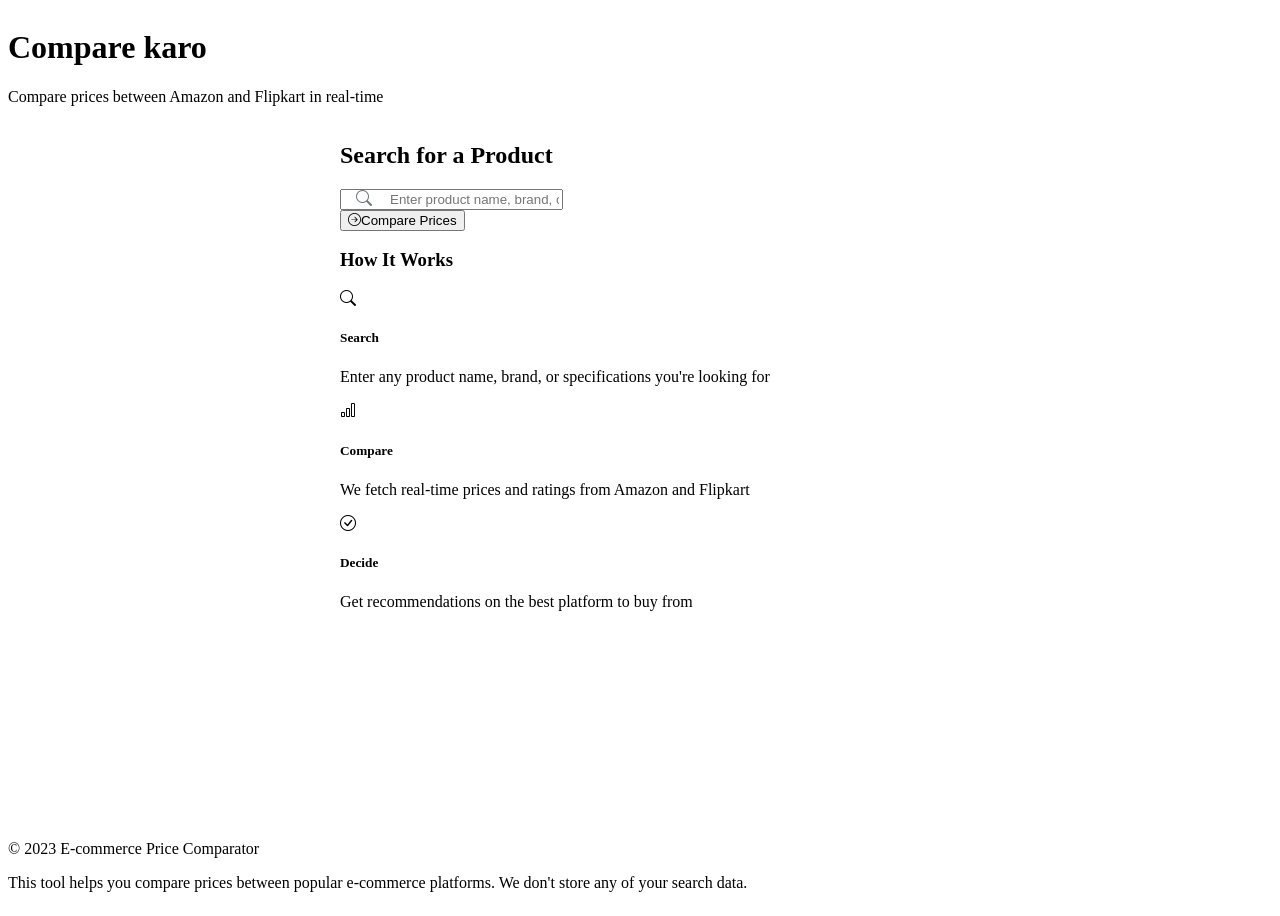
==== templates/index.html @ 5b7517bc "Add index.html for E-commerce Price Comparator" ====
<!DOCTYPE html>
<html lang="en" data-bs-theme="dark">
<head>
    <meta charset="UTF-8">
    <meta name="viewport" content="width=device-width, initial-scale=1.0">
    <title>Compare Karo</title>
    <link rel="stylesheet" href="https://cdn.replit.com/agent/bootstrap-agent-dark-theme.min.css">
    <link rel="stylesheet" href="https://cdn.jsdelivr.net/npm/bootstrap-icons@1.11.1/font/bootstrap-icons.css">
    <link rel="stylesheet" href="\static\css\style.css">
</head>

<body>

    <header class="bg-dark py-3">
        <div class="container">
            <div class="d-flex justify-content-center">
                <div class="text-center">
                    <h1 class="display-5 fw-bold text-white">Compare karo </h1>
                    <p class="lead text-white-50">Compare prices between Amazon and Flipkart in real-time</p>
                </div>
            </div>
        </div>
    </header>

    <main class="py-5">
        <div class="container">
            <div class="search-container">
                <div class="card shadow">
                    <div class="card-body p-4">
                        <h2 class="card-title text-center mb-4">Search for a Product</h2>
                        
                        <form id="search-form" action="/comparison" method="get">
                            <div class="mb-3 search-box">
                                <i class="bi bi-search search-icon"></i>
                                <input 
                                    type="text" 
                                    class="form-control form-control-lg search-input" 
                                    id="query" 
                                    name="query" 
                                    placeholder="Enter product name, brand, or specifications..." 
                                    required
                                >
                            </div>
                            
                            <div class="d-grid">
                                <button type="submit" class="btn btn-primary btn-lg">
                                    <i class="bi bi-arrow-right-circle me-2"></i>Compare Prices
                                </button>
                            </div>
                        </form>
                    </div>
                </div>
                
                <div class="mt-5">
                    <h3 class="text-center mb-4">How It Works</h3>
                    <div class="row g-4">
                        <div class="col-md-4">
                            <div class="card h-100 text-center">
                                <div class="card-body">
                                    <div class="fs-1 mb-3 text-primary">
                                        <i class="bi bi-search"></i>
                                    </div>
                                    <h5 class="card-title">Search</h5>
                                    <p class="card-text">Enter any product name, brand, or specifications you're looking for</p>
                                </div>
                            </div>
                        </div>
                        <div class="col-md-4">
                            <div class="card h-100 text-center">
                                <div class="card-body">
                                    <div class="fs-1 mb-3 text-primary">
                                        <i class="bi bi-bar-chart"></i>
                                    </div>
                                    <h5 class="card-title">Compare</h5>
                                    <p class="card-text">We fetch real-time prices and ratings from Amazon and Flipkart</p>
                                </div>
                            </div>
                        </div>
                        <div class="col-md-4">
                            <div class="card h-100 text-center">
                                <div class="card-body">
                                    <div class="fs-1 mb-3 text-primary">
                                        <i class="bi bi-check-circle"></i>
                                    </div>
                                    <h5 class="card-title">Decide</h5>
                                    <p class="card-text">Get recommendations on the best platform to buy from</p>
                                </div>
                            </div>
                        </div>
                    </div>
                </div>
            </div>
        </div>
    </main>

    <footer class="bg-dark text-white-50 py-4 mt-5">
        <div class="container text-center">
            <p class="mb-0">
                &copy; 2023 E-commerce Price Comparator
            </p>
            <p class="mb-0 small">
                This tool helps you compare prices between popular e-commerce platforms.
                We don't store any of your search data.
            </p>
        </div>
    </footer>

    <script src="https://cdn.jsdelivr.net/npm/bootstrap@5.3.0/dist/js/bootstrap.bundle.min.js"></script>
</body>
</html>
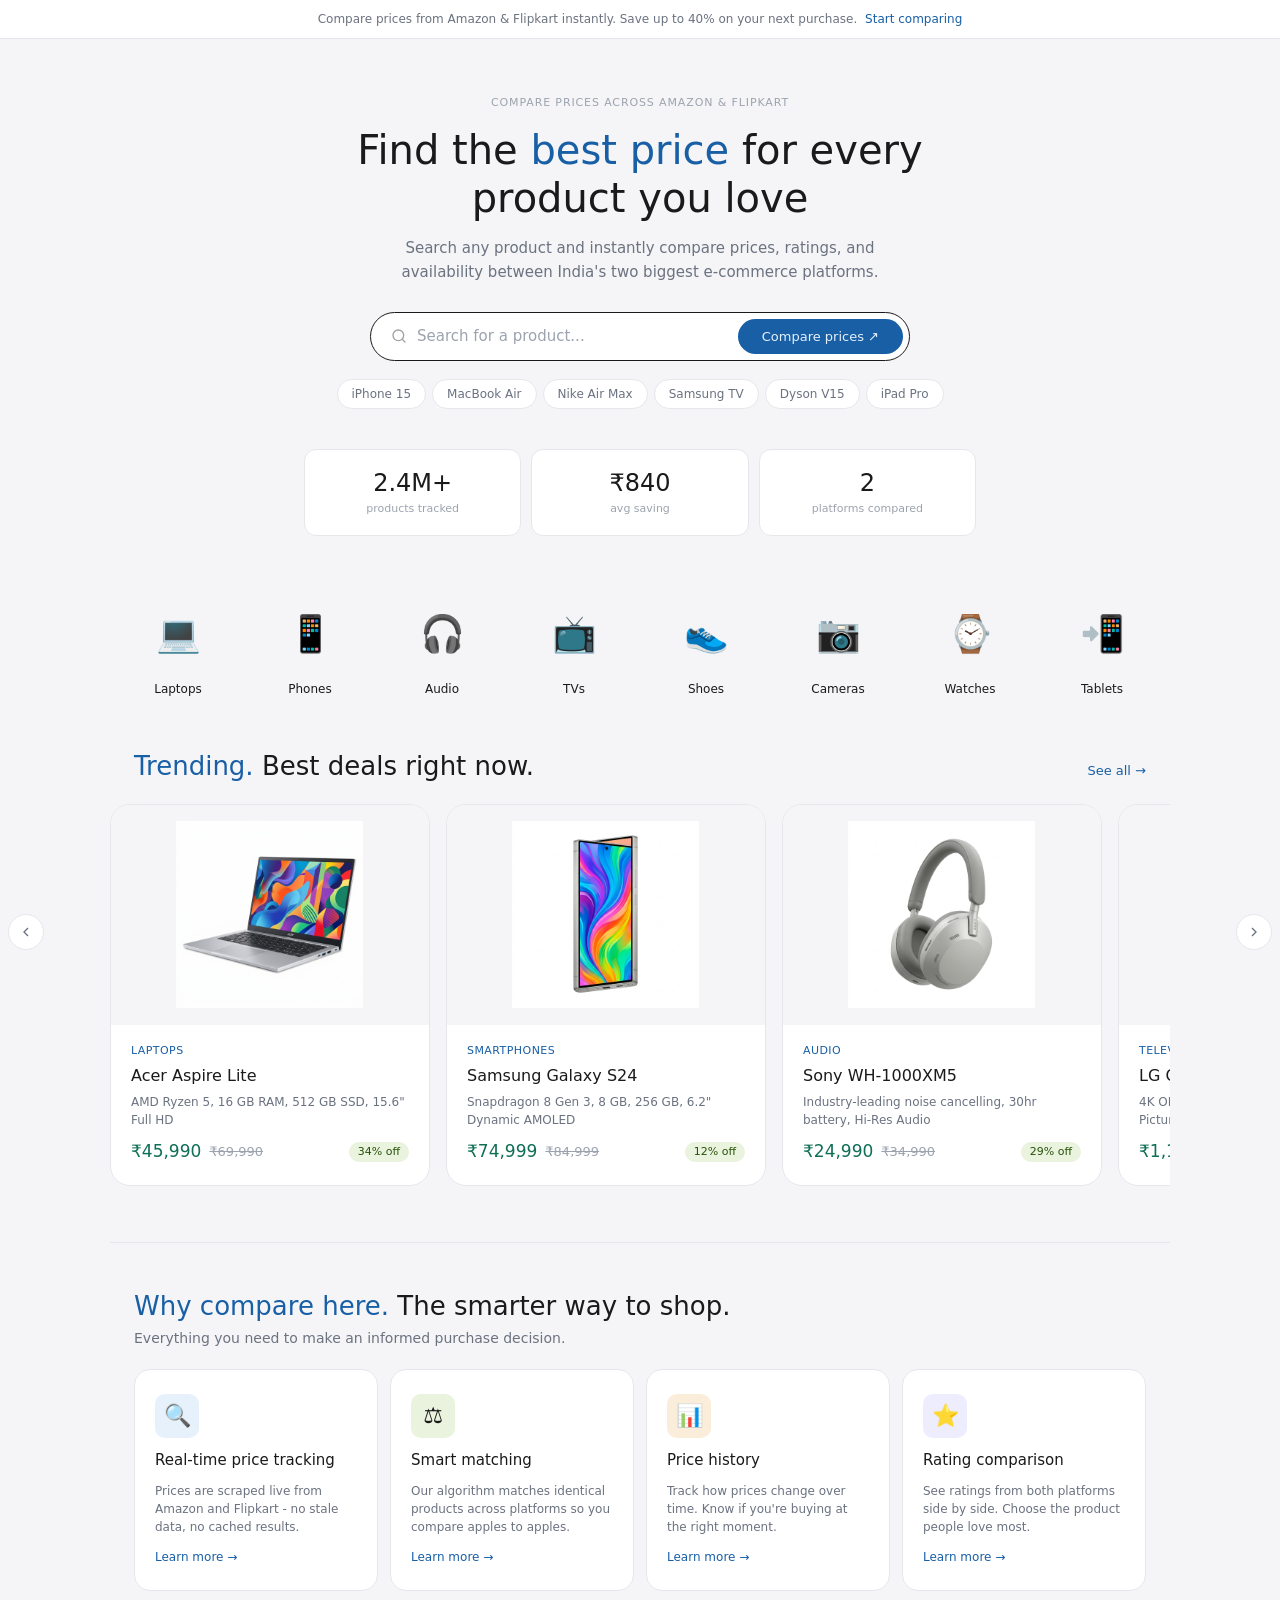
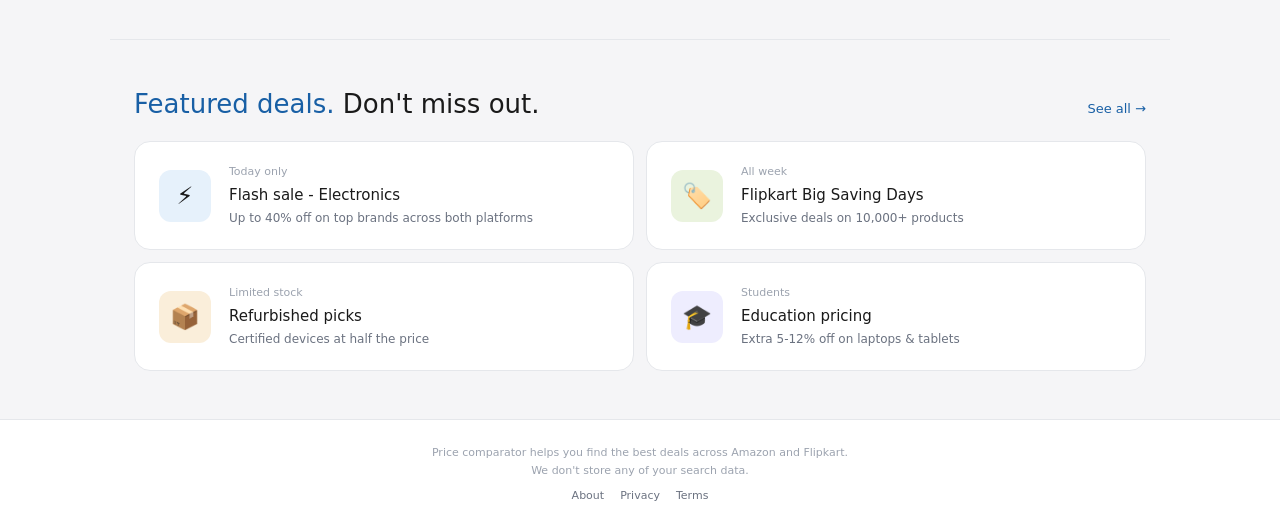
==== commit c7308251: "User interface change" ====
--- a/templates/index.html
+++ b/templates/index.html
@@ -1,110 +1,424 @@
 <!DOCTYPE html>
-<html lang="en" data-bs-theme="dark">
+<html lang="en">
+
 <head>
-    <meta charset="UTF-8">
-    <meta name="viewport" content="width=device-width, initial-scale=1.0">
-    <title>Compare Karo</title>
-    <link rel="stylesheet" href="https://cdn.replit.com/agent/bootstrap-agent-dark-theme.min.css">
-    <link rel="stylesheet" href="https://cdn.jsdelivr.net/npm/bootstrap-icons@1.11.1/font/bootstrap-icons.css">
-    <link rel="stylesheet" href="\static\css\style.css">
+  <meta charset="UTF-8">
+  <meta name="viewport" content="width=device-width, initial-scale=1.0">
+  <title>Price comparator - find the best deal across Amazon and Flipkart</title>
+  <meta name="description"
+    content="Compare prices across Amazon and Flipkart in real-time. Find the best deals on laptops, phones, audio gear, TVs, and more.">
+  <link rel="stylesheet" href="/static/css/index.css">
 </head>
 
 <body>
 
-    <header class="bg-dark py-3">
-        <div class="container">
-            <div class="d-flex justify-content-center">
-                <div class="text-center">
-                    <h1 class="display-5 fw-bold text-white">Compare karo </h1>
-                    <p class="lead text-white-50">Compare prices between Amazon and Flipkart in real-time</p>
-                </div>
-            </div>
-        </div>
-    </header>
-
-    <main class="py-5">
-        <div class="container">
-            <div class="search-container">
-                <div class="card shadow">
-                    <div class="card-body p-4">
-                        <h2 class="card-title text-center mb-4">Search for a Product</h2>
-                        
-                        <form id="search-form" action="/comparison" method="get">
-                            <div class="mb-3 search-box">
-                                <i class="bi bi-search search-icon"></i>
-                                <input 
-                                    type="text" 
-                                    class="form-control form-control-lg search-input" 
-                                    id="query" 
-                                    name="query" 
-                                    placeholder="Enter product name, brand, or specifications..." 
-                                    required
-                                >
-                            </div>
-                            
-                            <div class="d-grid">
-                                <button type="submit" class="btn btn-primary btn-lg">
-                                    <i class="bi bi-arrow-right-circle me-2"></i>Compare Prices
-                                </button>
-                            </div>
-                        </form>
-                    </div>
-                </div>
-                
-                <div class="mt-5">
-                    <h3 class="text-center mb-4">How It Works</h3>
-                    <div class="row g-4">
-                        <div class="col-md-4">
-                            <div class="card h-100 text-center">
-                                <div class="card-body">
-                                    <div class="fs-1 mb-3 text-primary">
-                                        <i class="bi bi-search"></i>
-                                    </div>
-                                    <h5 class="card-title">Search</h5>
-                                    <p class="card-text">Enter any product name, brand, or specifications you're looking for</p>
-                                </div>
-                            </div>
-                        </div>
-                        <div class="col-md-4">
-                            <div class="card h-100 text-center">
-                                <div class="card-body">
-                                    <div class="fs-1 mb-3 text-primary">
-                                        <i class="bi bi-bar-chart"></i>
-                                    </div>
-                                    <h5 class="card-title">Compare</h5>
-                                    <p class="card-text">We fetch real-time prices and ratings from Amazon and Flipkart</p>
-                                </div>
-                            </div>
-                        </div>
-                        <div class="col-md-4">
-                            <div class="card h-100 text-center">
-                                <div class="card-body">
-                                    <div class="fs-1 mb-3 text-primary">
-                                        <i class="bi bi-check-circle"></i>
-                                    </div>
-                                    <h5 class="card-title">Decide</h5>
-                                    <p class="card-text">Get recommendations on the best platform to buy from</p>
-                                </div>
-                            </div>
-                        </div>
-                    </div>
-                </div>
-            </div>
-        </div>
-    </main>
-
-    <footer class="bg-dark text-white-50 py-4 mt-5">
-        <div class="container text-center">
-            <p class="mb-0">
-                &copy; 2023 E-commerce Price Comparator
-            </p>
-            <p class="mb-0 small">
-                This tool helps you compare prices between popular e-commerce platforms.
-                We don't store any of your search data.
-            </p>
-        </div>
-    </footer>
-
-    <script src="https://cdn.jsdelivr.net/npm/bootstrap@5.3.0/dist/js/bootstrap.bundle.min.js"></script>
+  <!-- Promo bar -->
+  <div class="promo-bar" id="promo-bar">
+    Compare prices from Amazon &amp; Flipkart instantly. Save up to 40% on your next purchase.
+    <a href="#hero">Start comparing</a>
+  </div>
+
+  <!-- ─── Hero ──────────────────────────────────── -->
+  <section class="hero" id="hero">
+    <p class="hero-eyebrow">Compare prices across Amazon &amp; Flipkart</p>
+    <h1 class="hero-title">Find the <span class="accent">best price</span> for every product you love</h1>
+    <p class="hero-subtitle">Search any product and instantly compare prices, ratings, and availability between India's
+      two biggest e-commerce platforms.</p>
+
+    <form class="search-box" id="search-form" action="/comparison" method="get">
+      <svg class="search-box-icon" viewBox="0 0 24 24" fill="none" stroke="currentColor" stroke-width="2"
+        stroke-linecap="round" stroke-linejoin="round">
+        <circle cx="11" cy="11" r="8" />
+        <line x1="21" y1="21" x2="16.65" y2="16.65" />
+      </svg>
+      <input type="text" id="query" name="query" placeholder="Search for a product..." required>
+      <button type="submit" class="search-box-btn">Compare prices &#8599;</button>
+    </form>
+
+    <div class="quick-tags" id="quick-tags">
+      <a class="quick-tag" href="/comparison?query=iPhone+15">iPhone 15</a>
+      <a class="quick-tag" href="/comparison?query=MacBook+Air">MacBook Air</a>
+      <a class="quick-tag" href="/comparison?query=Nike+Air+Max">Nike Air Max</a>
+      <a class="quick-tag" href="/comparison?query=Samsung+TV">Samsung TV</a>
+      <a class="quick-tag" href="/comparison?query=Dyson+V15">Dyson V15</a>
+      <a class="quick-tag" href="/comparison?query=iPad+Pro">iPad Pro</a>
+    </div>
+  </section>
+
+
+
+  <!-- ─── Stats ─────────────────────────────────── -->
+  <div class="stats-row" id="stats-row">
+    <div class="stat-card">
+      <div class="stat-value" id="stat-products">2.4M+</div>
+      <div class="stat-label">products tracked</div>
+    </div>
+    <div class="stat-card">
+      <div class="stat-value">&#8377;840</div>
+      <div class="stat-label">avg saving</div>
+    </div>
+    <div class="stat-card">
+      <div class="stat-value">2</div>
+      <div class="stat-label">platforms compared</div>
+    </div>
+  </div>
+
+  <!-- ─── Category strip (Apple-style icons) ────── -->
+  <div class="category-strip" id="category-strip">
+    <a class="category-item" href="/comparison?query=laptop">
+      <div class="category-item-icon">&#x1F4BB;</div>
+      <span>Laptops</span>
+    </a>
+    <a class="category-item" href="/comparison?query=phone">
+      <div class="category-item-icon">&#x1F4F1;</div>
+      <span>Phones</span>
+    </a>
+    <a class="category-item" href="/comparison?query=headphones">
+      <div class="category-item-icon">&#x1F3A7;</div>
+      <span>Audio</span>
+    </a>
+    <a class="category-item" href="/comparison?query=television">
+      <div class="category-item-icon">&#x1F4FA;</div>
+      <span>TVs</span>
+    </a>
+    <a class="category-item" href="/comparison?query=shoes">
+      <div class="category-item-icon">&#x1F45F;</div>
+      <span>Shoes</span>
+    </a>
+    <a class="category-item" href="/comparison?query=camera">
+      <div class="category-item-icon">&#x1F4F7;</div>
+      <span>Cameras</span>
+    </a>
+    <a class="category-item" href="/comparison?query=smartwatch">
+      <div class="category-item-icon">&#x231A;</div>
+      <span>Watches</span>
+    </a>
+    <a class="category-item" href="/comparison?query=tablet">
+      <div class="category-item-icon">&#x1F4F2;</div>
+      <span>Tablets</span>
+    </a>
+  </div>
+
+  <!-- ─── Trending products carousel ────────────── -->
+  <div class="section-heading">
+    <div class="section-heading-row">
+      <h2><span class="accent">Trending.</span> Best deals right now.</h2>
+      <a class="section-link" href="#">See all &#8594;</a>
+    </div>
+  </div>
+
+  <div class="carousel-container" id="trending-carousel">
+    <button class="carousel-nav carousel-prev" data-dir="-1" aria-label="Previous">
+      <svg viewBox="0 0 24 24" fill="none" stroke="currentColor" stroke-width="2">
+        <polyline points="15 18 9 12 15 6" />
+      </svg>
+    </button>
+    <div class="carousel-track" id="trending-track">
+
+      <a class="product-card" href="/comparison?query=Acer+Aspire+Lite">
+        <div class="product-card-img">
+          <img src="/static/images/laptop.png" alt="Acer Aspire Lite laptop" loading="lazy">
+        </div>
+        <div class="product-card-body">
+          <div class="product-card-cat">Laptops</div>
+          <div class="product-card-name">Acer Aspire Lite</div>
+          <div class="product-card-desc">AMD Ryzen 5, 16 GB RAM, 512 GB SSD, 15.6" Full HD</div>
+          <div class="product-card-prices">
+            <span class="product-card-best">&#8377;45,990</span>
+            <span class="product-card-old">&#8377;69,990</span>
+            <span class="product-card-off">34% off</span>
+          </div>
+        </div>
+      </a>
+
+      <a class="product-card" href="/comparison?query=Samsung+Galaxy+S24">
+        <div class="product-card-img">
+          <img src="/static/images/phone.png" alt="Samsung Galaxy S24 smartphone" loading="lazy">
+        </div>
+        <div class="product-card-body">
+          <div class="product-card-cat">Smartphones</div>
+          <div class="product-card-name">Samsung Galaxy S24</div>
+          <div class="product-card-desc">Snapdragon 8 Gen 3, 8 GB, 256 GB, 6.2" Dynamic AMOLED</div>
+          <div class="product-card-prices">
+            <span class="product-card-best">&#8377;74,999</span>
+            <span class="product-card-old">&#8377;84,999</span>
+            <span class="product-card-off">12% off</span>
+          </div>
+        </div>
+      </a>
+
+      <a class="product-card" href="/comparison?query=Sony+WH-1000XM5">
+        <div class="product-card-img">
+          <img src="/static/images/headphones.png" alt="Sony WH-1000XM5 headphones" loading="lazy">
+        </div>
+        <div class="product-card-body">
+          <div class="product-card-cat">Audio</div>
+          <div class="product-card-name">Sony WH-1000XM5</div>
+          <div class="product-card-desc">Industry-leading noise cancelling, 30hr battery, Hi-Res Audio</div>
+          <div class="product-card-prices">
+            <span class="product-card-best">&#8377;24,990</span>
+            <span class="product-card-old">&#8377;34,990</span>
+            <span class="product-card-off">29% off</span>
+          </div>
+        </div>
+      </a>
+
+      <a class="product-card" href="/comparison?query=LG+OLED+55+C3">
+        <div class="product-card-img">
+          <img src="/static/images/tv.png" alt="LG OLED 55 inch C3 TV" loading="lazy">
+        </div>
+        <div class="product-card-body">
+          <div class="product-card-cat">Televisions</div>
+          <div class="product-card-name">LG OLED 55" C3</div>
+          <div class="product-card-desc">4K OLED evo, Dolby Vision, 120Hz, webOS, AI Picture Pro</div>
+          <div class="product-card-prices">
+            <span class="product-card-best">&#8377;1,19,990</span>
+            <span class="product-card-old">&#8377;1,49,990</span>
+            <span class="product-card-off">20% off</span>
+          </div>
+        </div>
+      </a>
+
+      <a class="product-card" href="/comparison?query=Lenovo+IdeaPad+5">
+        <div class="product-card-img">
+          <img src="/static/images/laptop2.png" alt="Lenovo IdeaPad 5 2-in-1 laptop" loading="lazy">
+        </div>
+        <div class="product-card-body">
+          <div class="product-card-cat">Laptops</div>
+          <div class="product-card-name">Lenovo IdeaPad 5 2-in-1</div>
+          <div class="product-card-desc">Intel Core i5, 16 GB, 512 GB SSD, 14" WUXGA touchscreen</div>
+          <div class="product-card-prices">
+            <span class="product-card-best">&#8377;54,990</span>
+            <span class="product-card-old">&#8377;97,990</span>
+            <span class="product-card-off">44% off</span>
+          </div>
+        </div>
+      </a>
+
+      <a class="product-card" href="/comparison?query=Canon+EOS+R50">
+        <div class="product-card-img">
+          <img src="/static/images/camera.png" alt="Canon EOS R50 camera" loading="lazy">
+        </div>
+        <div class="product-card-body">
+          <div class="product-card-cat">Cameras</div>
+          <div class="product-card-name">Canon EOS R50</div>
+          <div class="product-card-desc">24.2 MP, 4K video, Dual Pixel AF, lightweight mirrorless</div>
+          <div class="product-card-prices">
+            <span class="product-card-best">&#8377;62,990</span>
+            <span class="product-card-old">&#8377;74,990</span>
+            <span class="product-card-off">16% off</span>
+          </div>
+        </div>
+      </a>
+
+    </div>
+    <button class="carousel-nav carousel-next" data-dir="1" aria-label="Next">
+      <svg viewBox="0 0 24 24" fill="none" stroke="currentColor" stroke-width="2">
+        <polyline points="9 18 15 12 9 6" />
+      </svg>
+    </button>
+  </div>
+
+  <hr class="divider">
+
+  <!-- ─── Why us - Feature cards (Apple "difference" style) ── -->
+  <div class="section-heading">
+    <div class="section-heading-row">
+      <h2><span class="accent">Why compare here.</span> The smarter way to shop.</h2>
+    </div>
+    <p>Everything you need to make an informed purchase decision.</p>
+  </div>
+
+  <div class="features-grid" id="features-grid">
+    <div class="feature-card">
+      <div class="feature-icon" style="background:#E6F1FB;">&#x1F50D;</div>
+      <div class="feature-title">Real-time price tracking</div>
+      <div class="feature-desc">Prices are scraped live from Amazon and Flipkart - no stale data, no cached results.
+      </div>
+      <span class="feature-link">Learn more &#8594;</span>
+    </div>
+    <div class="feature-card">
+      <div class="feature-icon" style="background:#EAF3DE;">&#x2696;&#xFE0F;</div>
+      <div class="feature-title">Smart matching</div>
+      <div class="feature-desc">Our algorithm matches identical products across platforms so you compare apples to
+        apples.</div>
+      <span class="feature-link">Learn more &#8594;</span>
+    </div>
+    <div class="feature-card">
+      <div class="feature-icon" style="background:#FAEEDA;">&#x1F4CA;</div>
+      <div class="feature-title">Price history</div>
+      <div class="feature-desc">Track how prices change over time. Know if you're buying at the right moment.</div>
+      <span class="feature-link">Learn more &#8594;</span>
+    </div>
+    <div class="feature-card">
+      <div class="feature-icon" style="background:#EEEDFE;">&#x2B50;</div>
+      <div class="feature-title">Rating comparison</div>
+      <div class="feature-desc">See ratings from both platforms side by side. Choose the product people love most.</div>
+      <span class="feature-link">Learn more &#8594;</span>
+    </div>
+  </div>
+
+  <hr class="divider">
+
+  <!-- ─── Featured deals ────────────────────────── -->
+  <div class="section-heading">
+    <div class="section-heading-row">
+      <h2><span class="accent">Featured deals.</span> Don't miss out.</h2>
+      <a class="section-link" href="#">See all &#8594;</a>
+    </div>
+  </div>
+
+  <div class="deals-grid" id="deals-grid">
+    <div class="deal-card">
+      <div class="deal-icon-box" style="background:#E6F1FB;">&#x26A1;</div>
+      <div class="deal-body">
+        <div class="deal-timing">Today only</div>
+        <div class="deal-title">Flash sale - Electronics</div>
+        <div class="deal-desc">Up to 40% off on top brands across both platforms</div>
+      </div>
+    </div>
+    <div class="deal-card">
+      <div class="deal-icon-box" style="background:#EAF3DE;">&#x1F3F7;&#xFE0F;</div>
+      <div class="deal-body">
+        <div class="deal-timing">All week</div>
+        <div class="deal-title">Flipkart Big Saving Days</div>
+        <div class="deal-desc">Exclusive deals on 10,000+ products</div>
+      </div>
+    </div>
+    <div class="deal-card">
+      <div class="deal-icon-box" style="background:#FAEEDA;">&#x1F4E6;</div>
+      <div class="deal-body">
+        <div class="deal-timing">Limited stock</div>
+        <div class="deal-title">Refurbished picks</div>
+        <div class="deal-desc">Certified devices at half the price</div>
+      </div>
+    </div>
+    <div class="deal-card">
+      <div class="deal-icon-box" style="background:#EEEDFE;">&#x1F393;</div>
+      <div class="deal-body">
+        <div class="deal-timing">Students</div>
+        <div class="deal-title">Education pricing</div>
+        <div class="deal-desc">Extra 5-12% off on laptops &amp; tablets</div>
+      </div>
+    </div>
+  </div>
+
+  <!-- ─── Footer ────────────────────────────────── -->
+  <footer class="site-footer">
+    <div class="footer-text">
+      Price comparator helps you find the best deals across Amazon and Flipkart.
+      <br>We don't store any of your search data.
+    </div>
+    <div class="footer-links">
+      <a href="#">About</a>
+      <a href="#">Privacy</a>
+      <a href="#">Terms</a>
+    </div>
+  </footer>
+
+  <!-- ─── Interactivity ─────────────────────────── -->
+  <script>
+    (function () {
+      'use strict';
+
+      /* ── Carousel scroll ─────────────────────── */
+      document.querySelectorAll('.carousel-container').forEach(function (container) {
+        var track = container.querySelector('.carousel-track');
+        var prevBtn = container.querySelector('.carousel-prev');
+        var nextBtn = container.querySelector('.carousel-next');
+
+        if (!track || !prevBtn || !nextBtn) return;
+
+        var scrollAmount = 340;
+
+        prevBtn.addEventListener('click', function () {
+          track.scrollBy({ left: -scrollAmount, behavior: 'smooth' });
+        });
+        nextBtn.addEventListener('click', function () {
+          track.scrollBy({ left: scrollAmount, behavior: 'smooth' });
+        });
+      });
+
+      /* ── Animated stat counter ───────────────── */
+      function animateValue(el, start, end, suffix, duration) {
+        var startTime = null;
+        function step(timestamp) {
+          if (!startTime) startTime = timestamp;
+          var progress = Math.min((timestamp - startTime) / duration, 1);
+          var eased = 1 - Math.pow(1 - progress, 3);
+          var current = Math.floor(start + (end - start) * eased);
+          if (end >= 1000000) {
+            el.textContent = (current / 1000000).toFixed(1) + 'M+';
+          } else if (suffix === 'k') {
+            el.textContent = '\u20B9' + current.toLocaleString('en-IN');
+          } else {
+            el.textContent = current + (suffix || '');
+          }
+          if (progress < 1) requestAnimationFrame(step);
+        }
+        requestAnimationFrame(step);
+      }
+
+      /* Observe stats entering viewport */
+      var statsObserved = false;
+      var observer = new IntersectionObserver(function (entries) {
+        entries.forEach(function (entry) {
+          if (entry.isIntersecting && !statsObserved) {
+            statsObserved = true;
+            var cards = document.querySelectorAll('.stat-card');
+            if (cards[0]) animateValue(cards[0].querySelector('.stat-value'), 0, 2400000, '', 1200);
+            if (cards[1]) animateValue(cards[1].querySelector('.stat-value'), 0, 840, 'k', 1000);
+            if (cards[2]) animateValue(cards[2].querySelector('.stat-value'), 0, 2, '', 600);
+          }
+        });
+      }, { threshold: 0.3 });
+
+      var statsRow = document.getElementById('stats-row');
+      if (statsRow) observer.observe(statsRow);
+
+      /* ── Smooth scroll for promo link ────────── */
+      var promoLink = document.querySelector('.promo-bar a');
+      if (promoLink) {
+        promoLink.addEventListener('click', function (e) {
+          e.preventDefault();
+          var heroEl = document.getElementById('hero');
+          if (heroEl) heroEl.scrollIntoView({ behavior: 'smooth' });
+          var input = document.getElementById('query');
+          if (input) setTimeout(function () { input.focus(); }, 500);
+        });
+      }
+
+      /* ── Quick tag click tracking ────────────── */
+      document.querySelectorAll('.quick-tag').forEach(function (tag) {
+        tag.addEventListener('mouseenter', function () {
+          this.style.transform = 'translateY(-1px)';
+        });
+        tag.addEventListener('mouseleave', function () {
+          this.style.transform = '';
+        });
+      });
+
+      /* ── Product card entrance animations ────── */
+      var cardObserver = new IntersectionObserver(function (entries) {
+        entries.forEach(function (entry) {
+          if (entry.isIntersecting) {
+            entry.target.style.opacity = '1';
+            entry.target.style.transform = 'translateY(0)';
+            cardObserver.unobserve(entry.target);
+          }
+        });
+      }, { threshold: 0.1 });
+
+      document.querySelectorAll('.product-card, .feature-card, .deal-card').forEach(function (card) {
+        card.style.opacity = '0';
+        card.style.transform = 'translateY(20px)';
+        card.style.transition = 'opacity 0.5s ease, transform 0.5s ease';
+        cardObserver.observe(card);
+      });
+
+    })();
+  </script>
+
 </body>
-</html>
+
+</html>
--- a/static/css/index.css
+++ b/static/css/index.css
@@ -0,0 +1,667 @@
+/* ───────────────────────────────────────────────
+   Design tokens
+   ─────────────────────────────────────────────── */
+:root {
+  --font-sans: system-ui, -apple-system, "Segoe UI", Roboto, Helvetica, Arial, sans-serif;
+
+  --color-text-primary: #1a1a1a;
+  --color-text-secondary: #6b7280;
+  --color-text-tertiary: #9ca3af;
+  --color-background-primary: #ffffff;
+  --color-background-secondary: #f5f5f7;
+  --color-border-tertiary: #e5e7eb;
+  --color-border-secondary: #d1d5db;
+
+  --color-blue-cta: #185FA5;
+  --color-blue-cta-text: #E6F1FB;
+  --color-best-price: #0F6E56;
+  --color-savings-bg: #EAF3DE;
+  --color-savings-text: #27500A;
+  --color-star: #FAC775;
+}
+
+@media (prefers-color-scheme: dark) {
+  :root {
+    --color-text-primary: #f0f0f0;
+    --color-text-secondary: #9ca3af;
+    --color-text-tertiary: #6b7280;
+    --color-background-primary: #111111;
+    --color-background-secondary: #1e1e1e;
+    --color-border-tertiary: #2e2e2e;
+    --color-border-secondary: #3a3a3a;
+  }
+}
+
+/* ───────────────────────────────────────────────
+   Reset & base
+   ─────────────────────────────────────────────── */
+*, *::before, *::after { box-sizing: border-box; margin: 0; padding: 0; }
+
+body {
+  font-family: var(--font-sans);
+  font-weight: 400;
+  color: var(--color-text-primary);
+  background: var(--color-background-secondary);
+  line-height: 1.5;
+  min-height: 100vh;
+  overflow-x: hidden;
+}
+
+a { color: inherit; text-decoration: none; }
+button { font-family: inherit; }
+
+/* ───────────────────────────────────────────────
+   Section container (Apple-like full-width with inner max-width)
+   ─────────────────────────────────────────────── */
+.section-wrap {
+  max-width: 1060px;
+  margin: 0 auto;
+  padding: 0 24px;
+}
+
+/* ───────────────────────────────────────────────
+   Top promo banner
+   ─────────────────────────────────────────────── */
+.promo-bar {
+  background: var(--color-background-primary);
+  text-align: center;
+  padding: 10px 24px;
+  font-size: 12px;
+  color: var(--color-text-secondary);
+  border-bottom: 0.5px solid var(--color-border-tertiary);
+}
+.promo-bar a {
+  color: var(--color-blue-cta);
+  font-weight: 500;
+  margin-left: 4px;
+}
+
+/* ───────────────────────────────────────────────
+   Hero
+   ─────────────────────────────────────────────── */
+.hero {
+  text-align: center;
+  padding: 56px 24px 40px;
+  max-width: 720px;
+  margin: 0 auto;
+}
+
+.hero-eyebrow {
+  font-size: 11px;
+  text-transform: uppercase;
+  letter-spacing: 0.08em;
+  color: var(--color-text-tertiary);
+  margin-bottom: 14px;
+}
+
+.hero-title {
+  font-size: 40px;
+  font-weight: 500;
+  line-height: 1.2;
+  color: var(--color-text-primary);
+  margin-bottom: 14px;
+}
+.hero-title .accent { color: var(--color-blue-cta); }
+
+.hero-subtitle {
+  font-size: 15px;
+  color: var(--color-text-secondary);
+  line-height: 1.6;
+  max-width: 480px;
+  margin: 0 auto 28px;
+}
+
+/* Search box */
+.search-box {
+  display: flex;
+  align-items: center;
+  border-radius: 40px;
+  border: 0.5px solid var(--color-text-primary);
+  background: var(--color-background-primary);
+  padding: 6px 6px 6px 20px;
+  max-width: 540px;
+  margin: 0 auto 18px;
+  transition: border-color 0.2s;
+}
+.search-box:focus-within {
+  border-color: var(--color-blue-cta);
+}
+
+.search-box-icon {
+  width: 16px;
+  height: 16px;
+  flex-shrink: 0;
+  opacity: 0.4;
+  color: var(--color-text-primary);
+}
+
+.search-box input {
+  flex: 1;
+  border: none;
+  background: transparent;
+  font-family: var(--font-sans);
+  font-size: 15px;
+  color: var(--color-text-primary);
+  outline: none;
+  padding: 0 10px;
+  min-width: 0;
+}
+.search-box input::placeholder {
+  color: var(--color-text-tertiary);
+}
+
+.search-box-btn {
+  display: inline-flex;
+  align-items: center;
+  gap: 4px;
+  background: var(--color-blue-cta);
+  color: var(--color-blue-cta-text);
+  border: none;
+  border-radius: 32px;
+  padding: 10px 24px;
+  font-size: 13px;
+  font-weight: 500;
+  cursor: pointer;
+  white-space: nowrap;
+  transition: opacity 0.15s;
+}
+.search-box-btn:hover { opacity: 0.88; }
+
+/* Quick tags */
+.quick-tags {
+  display: flex;
+  justify-content: center;
+  flex-wrap: wrap;
+  gap: 6px;
+}
+
+.quick-tag {
+  font-size: 12px;
+  color: var(--color-text-secondary);
+  background: var(--color-background-primary);
+  border: 0.5px solid var(--color-border-tertiary);
+  border-radius: 20px;
+  padding: 5px 14px;
+  cursor: pointer;
+  transition: border-color 0.15s, color 0.15s, transform 0.15s;
+}
+.quick-tag:hover {
+  border-color: var(--color-border-secondary);
+  color: var(--color-text-primary);
+  transform: translateY(-1px);
+}
+
+/* ───────────────────────────────────────────────
+   Hero product banner (Apple-style image showcase)
+   ─────────────────────────────────────────────── */
+.hero-banner {
+  max-width: 780px;
+  margin: 0 auto 20px;
+  border-radius: 20px;
+  overflow: hidden;
+  position: relative;
+}
+.hero-banner img {
+  width: 100%;
+  height: auto;
+  display: block;
+}
+
+/* ───────────────────────────────────────────────
+   Stats row
+   ─────────────────────────────────────────────── */
+.stats-row {
+  display: grid;
+  grid-template-columns: repeat(3, 1fr);
+  gap: 10px;
+  margin-bottom: 0;
+  padding: 0 24px;
+  max-width: 720px;
+  margin: 0 auto 48px;
+}
+
+.stat-card {
+  background: var(--color-background-primary);
+  border-radius: 12px;
+  padding: 18px 16px;
+  text-align: center;
+  border: 0.5px solid var(--color-border-tertiary);
+}
+
+.stat-value {
+  font-size: 24px;
+  font-weight: 500;
+  color: var(--color-text-primary);
+  line-height: 1.3;
+}
+
+.stat-label {
+  font-size: 11px;
+  color: var(--color-text-tertiary);
+  margin-top: 2px;
+}
+
+/* ───────────────────────────────────────────────
+   Section headers (Apple-style large titles)
+   ─────────────────────────────────────────────── */
+.section-heading {
+  padding: 0 24px;
+  max-width: 1060px;
+  margin: 0 auto 20px;
+}
+
+.section-heading-row {
+  display: flex;
+  align-items: baseline;
+  justify-content: space-between;
+}
+
+.section-heading h2 {
+  font-size: 26px;
+  font-weight: 500;
+  color: var(--color-text-primary);
+  line-height: 1.3;
+}
+.section-heading h2 .accent {
+  color: var(--color-blue-cta);
+}
+
+.section-heading .section-link {
+  font-size: 13px;
+  color: var(--color-blue-cta);
+  cursor: pointer;
+  white-space: nowrap;
+}
+.section-heading .section-link:hover { opacity: 0.8; }
+
+.section-heading p {
+  font-size: 14px;
+  color: var(--color-text-secondary);
+  margin-top: 4px;
+}
+
+/* ───────────────────────────────────────────────
+   Category strip (Apple-style horizontally scrollable)
+   ─────────────────────────────────────────────── */
+.category-strip {
+  display: flex;
+  gap: 0;
+  padding: 0 24px 40px;
+  max-width: 1060px;
+  margin: 0 auto;
+  justify-content: center;
+}
+
+.category-item {
+  display: flex;
+  flex-direction: column;
+  align-items: center;
+  padding: 12px 28px;
+  cursor: pointer;
+  transition: transform 0.2s;
+  text-decoration: none;
+}
+.category-item:hover { transform: scale(1.06); }
+
+.category-item img {
+  width: 76px;
+  height: 76px;
+  object-fit: contain;
+  margin-bottom: 8px;
+}
+
+.category-item-icon {
+  width: 76px;
+  height: 76px;
+  display: flex;
+  align-items: center;
+  justify-content: center;
+  font-size: 36px;
+  margin-bottom: 8px;
+}
+
+.category-item span {
+  font-size: 12px;
+  color: var(--color-text-primary);
+  font-weight: 400;
+}
+
+/* ───────────────────────────────────────────────
+   Product carousel (Apple-style large cards)
+   ─────────────────────────────────────────────── */
+.carousel-container {
+  position: relative;
+  margin-bottom: 48px;
+}
+
+.carousel-track {
+  display: flex;
+  gap: 16px;
+  padding: 0 24px 8px;
+  overflow-x: auto;
+  scroll-snap-type: x mandatory;
+  scrollbar-width: none;
+  -ms-overflow-style: none;
+  scroll-behavior: smooth;
+  max-width: 1060px;
+  margin: 0 auto;
+}
+.carousel-track::-webkit-scrollbar { display: none; }
+
+.product-card {
+  flex: 0 0 320px;
+  scroll-snap-align: start;
+  background: var(--color-background-primary);
+  border-radius: 20px;
+  overflow: hidden;
+  border: 0.5px solid var(--color-border-tertiary);
+  cursor: pointer;
+  transition: transform 0.25s, border-color 0.2s;
+  text-decoration: none;
+  display: flex;
+  flex-direction: column;
+}
+.product-card:hover {
+  border-color: var(--color-border-secondary);
+  transform: translateY(-4px);
+}
+
+.product-card-img {
+  width: 100%;
+  height: 220px;
+  background: var(--color-background-secondary);
+  display: flex;
+  align-items: center;
+  justify-content: center;
+  overflow: hidden;
+}
+.product-card-img img {
+  width: 85%;
+  height: 85%;
+  object-fit: contain;
+}
+
+.product-card-body {
+  padding: 18px 20px 20px;
+  display: flex;
+  flex-direction: column;
+  gap: 6px;
+  flex: 1;
+}
+
+.product-card-cat {
+  font-size: 11px;
+  text-transform: uppercase;
+  letter-spacing: 0.04em;
+  color: var(--color-blue-cta);
+  font-weight: 500;
+}
+
+.product-card-name {
+  font-size: 16px;
+  font-weight: 500;
+  color: var(--color-text-primary);
+  line-height: 1.35;
+}
+
+.product-card-desc {
+  font-size: 12px;
+  color: var(--color-text-secondary);
+  line-height: 1.5;
+}
+
+.product-card-prices {
+  display: flex;
+  align-items: center;
+  gap: 8px;
+  margin-top: 4px;
+}
+
+.product-card-best {
+  font-size: 17px;
+  font-weight: 500;
+  color: var(--color-best-price);
+}
+
+.product-card-old {
+  font-size: 13px;
+  color: var(--color-text-tertiary);
+  text-decoration: line-through;
+}
+
+.product-card-off {
+  font-size: 11px;
+  background: var(--color-savings-bg);
+  color: var(--color-savings-text);
+  border-radius: 20px;
+  padding: 2px 9px;
+  margin-left: auto;
+  font-weight: 500;
+  white-space: nowrap;
+}
+
+/* Carousel nav arrows */
+.carousel-nav {
+  position: absolute;
+  top: 110px;
+  width: 36px;
+  height: 36px;
+  border-radius: 50%;
+  background: var(--color-background-primary);
+  border: 0.5px solid var(--color-border-tertiary);
+  display: flex;
+  align-items: center;
+  justify-content: center;
+  cursor: pointer;
+  z-index: 2;
+  transition: opacity 0.2s, border-color 0.2s;
+  color: var(--color-text-secondary);
+}
+.carousel-nav:hover {
+  border-color: var(--color-border-secondary);
+  color: var(--color-text-primary);
+}
+.carousel-nav svg { width: 16px; height: 16px; }
+.carousel-prev { left: 8px; }
+.carousel-next { right: 8px; }
+
+/* ───────────────────────────────────────────────
+   Divider
+   ─────────────────────────────────────────────── */
+.divider {
+  height: 0.5px;
+  background: var(--color-border-tertiary);
+  border: none;
+  max-width: 1060px;
+  margin: 0 auto 48px;
+  margin-left: auto;
+  margin-right: auto;
+}
+
+/* ───────────────────────────────────────────────
+   Feature cards (Apple Store "difference" style)
+   ─────────────────────────────────────────────── */
+.features-grid {
+  display: grid;
+  grid-template-columns: repeat(4, 1fr);
+  gap: 12px;
+  max-width: 1060px;
+  margin: 0 auto 48px;
+  padding: 0 24px;
+}
+
+.feature-card {
+  background: var(--color-background-primary);
+  border-radius: 16px;
+  padding: 24px 20px;
+  border: 0.5px solid var(--color-border-tertiary);
+  cursor: pointer;
+  transition: border-color 0.2s, transform 0.2s;
+  display: flex;
+  flex-direction: column;
+  gap: 12px;
+}
+.feature-card:hover {
+  border-color: var(--color-border-secondary);
+  transform: translateY(-2px);
+}
+
+.feature-icon {
+  width: 44px;
+  height: 44px;
+  border-radius: 10px;
+  display: flex;
+  align-items: center;
+  justify-content: center;
+  font-size: 22px;
+  line-height: 1;
+}
+
+.feature-title {
+  font-size: 15px;
+  font-weight: 500;
+  color: var(--color-text-primary);
+  line-height: 1.35;
+}
+
+.feature-desc {
+  font-size: 12px;
+  color: var(--color-text-secondary);
+  line-height: 1.5;
+}
+
+.feature-link {
+  font-size: 12px;
+  color: var(--color-blue-cta);
+  font-weight: 500;
+  margin-top: auto;
+}
+
+/* ───────────────────────────────────────────────
+   Deal cards (2-column grid, Apple-style large)
+   ─────────────────────────────────────────────── */
+.deals-grid {
+  display: grid;
+  grid-template-columns: repeat(2, 1fr);
+  gap: 12px;
+  max-width: 1060px;
+  margin: 0 auto 48px;
+  padding: 0 24px;
+}
+
+.deal-card {
+  background: var(--color-background-primary);
+  border: 0.5px solid var(--color-border-tertiary);
+  border-radius: 16px;
+  padding: 22px 24px;
+  display: flex;
+  align-items: center;
+  gap: 18px;
+  cursor: pointer;
+  transition: border-color 0.2s, transform 0.2s;
+}
+.deal-card:hover {
+  border-color: var(--color-border-secondary);
+  transform: translateY(-2px);
+}
+
+.deal-icon-box {
+  width: 52px;
+  height: 52px;
+  border-radius: 12px;
+  display: flex;
+  align-items: center;
+  justify-content: center;
+  flex-shrink: 0;
+  font-size: 24px;
+  line-height: 1;
+}
+
+.deal-body { min-width: 0; }
+
+.deal-timing {
+  font-size: 11px;
+  color: var(--color-text-tertiary);
+  margin-bottom: 3px;
+}
+
+.deal-title {
+  font-size: 15px;
+  font-weight: 500;
+  color: var(--color-text-primary);
+  margin-bottom: 3px;
+}
+
+.deal-desc {
+  font-size: 12px;
+  color: var(--color-text-secondary);
+}
+
+/* ───────────────────────────────────────────────
+   Footer
+   ─────────────────────────────────────────────── */
+.site-footer {
+  background: var(--color-background-primary);
+  border-top: 0.5px solid var(--color-border-tertiary);
+  padding: 24px;
+  text-align: center;
+}
+
+.footer-text {
+  font-size: 11px;
+  color: var(--color-text-tertiary);
+  line-height: 1.6;
+}
+
+.footer-links {
+  display: flex;
+  justify-content: center;
+  gap: 16px;
+  margin-top: 8px;
+}
+
+.footer-links a {
+  font-size: 11px;
+  color: var(--color-text-secondary);
+}
+.footer-links a:hover {
+  color: var(--color-blue-cta);
+}
+
+/* ───────────────────────────────────────────────
+   Responsive
+   ─────────────────────────────────────────────── */
+@media (max-width: 768px) {
+  .hero-title { font-size: 30px; }
+  .hero { padding: 40px 20px 32px; }
+
+  .search-box { padding: 5px 5px 5px 16px; }
+  .search-box input { font-size: 14px; }
+  .search-box-btn { padding: 8px 16px; font-size: 12px; }
+
+  .category-strip {
+    justify-content: flex-start;
+    overflow-x: auto;
+    scrollbar-width: none;
+    -ms-overflow-style: none;
+    padding-bottom: 28px;
+  }
+  .category-strip::-webkit-scrollbar { display: none; }
+  .category-item { padding: 10px 20px; }
+  .category-item-icon { width: 56px; height: 56px; font-size: 28px; }
+
+  .product-card { flex: 0 0 280px; }
+  .product-card-img { height: 180px; }
+
+  .features-grid { grid-template-columns: repeat(2, 1fr); }
+
+  .deals-grid { grid-template-columns: 1fr; }
+
+  .section-heading h2 { font-size: 22px; }
+}
+
+@media (max-width: 480px) {
+  .features-grid { grid-template-columns: 1fr; }
+  .category-item { padding: 8px 16px; }
+  .stats-row { gap: 8px; }
+}
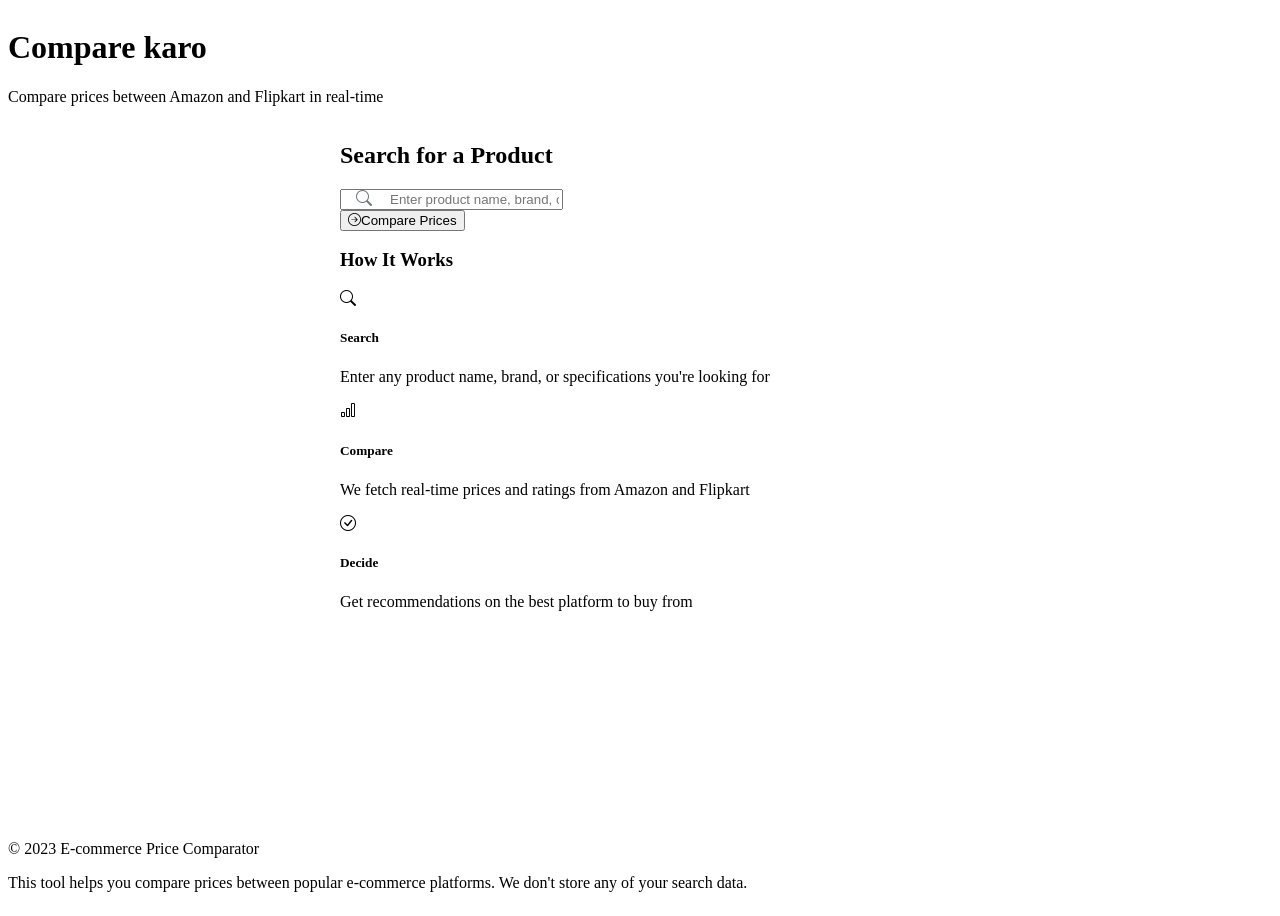
==== commit f0e43a3e: "Revert "Merge pull request #5 from chundawat-h/Enhancement/UI" This reverts commit e3de7e48a5f73ba0a" ====
--- a/templates/index.html
+++ b/templates/index.html
@@ -1,424 +1,110 @@
 <!DOCTYPE html>
-<html lang="en">
-
+<html lang="en" data-bs-theme="dark">
 <head>
-  <meta charset="UTF-8">
-  <meta name="viewport" content="width=device-width, initial-scale=1.0">
-  <title>Price comparator - find the best deal across Amazon and Flipkart</title>
-  <meta name="description"
-    content="Compare prices across Amazon and Flipkart in real-time. Find the best deals on laptops, phones, audio gear, TVs, and more.">
-  <link rel="stylesheet" href="/static/css/index.css">
+    <meta charset="UTF-8">
+    <meta name="viewport" content="width=device-width, initial-scale=1.0">
+    <title>Compare Karo</title>
+    <link rel="stylesheet" href="https://cdn.replit.com/agent/bootstrap-agent-dark-theme.min.css">
+    <link rel="stylesheet" href="https://cdn.jsdelivr.net/npm/bootstrap-icons@1.11.1/font/bootstrap-icons.css">
+    <link rel="stylesheet" href="\static\css\style.css">
 </head>
 
 <body>
 
-  <!-- Promo bar -->
-  <div class="promo-bar" id="promo-bar">
-    Compare prices from Amazon &amp; Flipkart instantly. Save up to 40% on your next purchase.
-    <a href="#hero">Start comparing</a>
-  </div>
+    <header class="bg-dark py-3">
+        <div class="container">
+            <div class="d-flex justify-content-center">
+                <div class="text-center">
+                    <h1 class="display-5 fw-bold text-white">Compare karo </h1>
+                    <p class="lead text-white-50">Compare prices between Amazon and Flipkart in real-time</p>
+                </div>
+            </div>
+        </div>
+    </header>
 
-  <!-- ─── Hero ──────────────────────────────────── -->
-  <section class="hero" id="hero">
-    <p class="hero-eyebrow">Compare prices across Amazon &amp; Flipkart</p>
-    <h1 class="hero-title">Find the <span class="accent">best price</span> for every product you love</h1>
-    <p class="hero-subtitle">Search any product and instantly compare prices, ratings, and availability between India's
-      two biggest e-commerce platforms.</p>
+    <main class="py-5">
+        <div class="container">
+            <div class="search-container">
+                <div class="card shadow">
+                    <div class="card-body p-4">
+                        <h2 class="card-title text-center mb-4">Search for a Product</h2>
+                        
+                        <form id="search-form" action="/comparison" method="get">
+                            <div class="mb-3 search-box">
+                                <i class="bi bi-search search-icon"></i>
+                                <input 
+                                    type="text" 
+                                    class="form-control form-control-lg search-input" 
+                                    id="query" 
+                                    name="query" 
+                                    placeholder="Enter product name, brand, or specifications..." 
+                                    required
+                                >
+                            </div>
+                            
+                            <div class="d-grid">
+                                <button type="submit" class="btn btn-primary btn-lg">
+                                    <i class="bi bi-arrow-right-circle me-2"></i>Compare Prices
+                                </button>
+                            </div>
+                        </form>
+                    </div>
+                </div>
+                
+                <div class="mt-5">
+                    <h3 class="text-center mb-4">How It Works</h3>
+                    <div class="row g-4">
+                        <div class="col-md-4">
+                            <div class="card h-100 text-center">
+                                <div class="card-body">
+                                    <div class="fs-1 mb-3 text-primary">
+                                        <i class="bi bi-search"></i>
+                                    </div>
+                                    <h5 class="card-title">Search</h5>
+                                    <p class="card-text">Enter any product name, brand, or specifications you're looking for</p>
+                                </div>
+                            </div>
+                        </div>
+                        <div class="col-md-4">
+                            <div class="card h-100 text-center">
+                                <div class="card-body">
+                                    <div class="fs-1 mb-3 text-primary">
+                                        <i class="bi bi-bar-chart"></i>
+                                    </div>
+                                    <h5 class="card-title">Compare</h5>
+                                    <p class="card-text">We fetch real-time prices and ratings from Amazon and Flipkart</p>
+                                </div>
+                            </div>
+                        </div>
+                        <div class="col-md-4">
+                            <div class="card h-100 text-center">
+                                <div class="card-body">
+                                    <div class="fs-1 mb-3 text-primary">
+                                        <i class="bi bi-check-circle"></i>
+                                    </div>
+                                    <h5 class="card-title">Decide</h5>
+                                    <p class="card-text">Get recommendations on the best platform to buy from</p>
+                                </div>
+                            </div>
+                        </div>
+                    </div>
+                </div>
+            </div>
+        </div>
+    </main>
 
-    <form class="search-box" id="search-form" action="/comparison" method="get">
-      <svg class="search-box-icon" viewBox="0 0 24 24" fill="none" stroke="currentColor" stroke-width="2"
-        stroke-linecap="round" stroke-linejoin="round">
-        <circle cx="11" cy="11" r="8" />
-        <line x1="21" y1="21" x2="16.65" y2="16.65" />
-      </svg>
-      <input type="text" id="query" name="query" placeholder="Search for a product..." required>
-      <button type="submit" class="search-box-btn">Compare prices &#8599;</button>
-    </form>
+    <footer class="bg-dark text-white-50 py-4 mt-5">
+        <div class="container text-center">
+            <p class="mb-0">
+                &copy; 2023 E-commerce Price Comparator
+            </p>
+            <p class="mb-0 small">
+                This tool helps you compare prices between popular e-commerce platforms.
+                We don't store any of your search data.
+            </p>
+        </div>
+    </footer>
 
-    <div class="quick-tags" id="quick-tags">
-      <a class="quick-tag" href="/comparison?query=iPhone+15">iPhone 15</a>
-      <a class="quick-tag" href="/comparison?query=MacBook+Air">MacBook Air</a>
-      <a class="quick-tag" href="/comparison?query=Nike+Air+Max">Nike Air Max</a>
-      <a class="quick-tag" href="/comparison?query=Samsung+TV">Samsung TV</a>
-      <a class="quick-tag" href="/comparison?query=Dyson+V15">Dyson V15</a>
-      <a class="quick-tag" href="/comparison?query=iPad+Pro">iPad Pro</a>
-    </div>
-  </section>
-
-
-
-  <!-- ─── Stats ─────────────────────────────────── -->
-  <div class="stats-row" id="stats-row">
-    <div class="stat-card">
-      <div class="stat-value" id="stat-products">2.4M+</div>
-      <div class="stat-label">products tracked</div>
-    </div>
-    <div class="stat-card">
-      <div class="stat-value">&#8377;840</div>
-      <div class="stat-label">avg saving</div>
-    </div>
-    <div class="stat-card">
-      <div class="stat-value">2</div>
-      <div class="stat-label">platforms compared</div>
-    </div>
-  </div>
-
-  <!-- ─── Category strip (Apple-style icons) ────── -->
-  <div class="category-strip" id="category-strip">
-    <a class="category-item" href="/comparison?query=laptop">
-      <div class="category-item-icon">&#x1F4BB;</div>
-      <span>Laptops</span>
-    </a>
-    <a class="category-item" href="/comparison?query=phone">
-      <div class="category-item-icon">&#x1F4F1;</div>
-      <span>Phones</span>
-    </a>
-    <a class="category-item" href="/comparison?query=headphones">
-      <div class="category-item-icon">&#x1F3A7;</div>
-      <span>Audio</span>
-    </a>
-    <a class="category-item" href="/comparison?query=television">
-      <div class="category-item-icon">&#x1F4FA;</div>
-      <span>TVs</span>
-    </a>
-    <a class="category-item" href="/comparison?query=shoes">
-      <div class="category-item-icon">&#x1F45F;</div>
-      <span>Shoes</span>
-    </a>
-    <a class="category-item" href="/comparison?query=camera">
-      <div class="category-item-icon">&#x1F4F7;</div>
-      <span>Cameras</span>
-    </a>
-    <a class="category-item" href="/comparison?query=smartwatch">
-      <div class="category-item-icon">&#x231A;</div>
-      <span>Watches</span>
-    </a>
-    <a class="category-item" href="/comparison?query=tablet">
-      <div class="category-item-icon">&#x1F4F2;</div>
-      <span>Tablets</span>
-    </a>
-  </div>
-
-  <!-- ─── Trending products carousel ────────────── -->
-  <div class="section-heading">
-    <div class="section-heading-row">
-      <h2><span class="accent">Trending.</span> Best deals right now.</h2>
-      <a class="section-link" href="#">See all &#8594;</a>
-    </div>
-  </div>
-
-  <div class="carousel-container" id="trending-carousel">
-    <button class="carousel-nav carousel-prev" data-dir="-1" aria-label="Previous">
-      <svg viewBox="0 0 24 24" fill="none" stroke="currentColor" stroke-width="2">
-        <polyline points="15 18 9 12 15 6" />
-      </svg>
-    </button>
-    <div class="carousel-track" id="trending-track">
-
-      <a class="product-card" href="/comparison?query=Acer+Aspire+Lite">
-        <div class="product-card-img">
-          <img src="/static/images/laptop.png" alt="Acer Aspire Lite laptop" loading="lazy">
-        </div>
-        <div class="product-card-body">
-          <div class="product-card-cat">Laptops</div>
-          <div class="product-card-name">Acer Aspire Lite</div>
-          <div class="product-card-desc">AMD Ryzen 5, 16 GB RAM, 512 GB SSD, 15.6" Full HD</div>
-          <div class="product-card-prices">
-            <span class="product-card-best">&#8377;45,990</span>
-            <span class="product-card-old">&#8377;69,990</span>
-            <span class="product-card-off">34% off</span>
-          </div>
-        </div>
-      </a>
-
-      <a class="product-card" href="/comparison?query=Samsung+Galaxy+S24">
-        <div class="product-card-img">
-          <img src="/static/images/phone.png" alt="Samsung Galaxy S24 smartphone" loading="lazy">
-        </div>
-        <div class="product-card-body">
-          <div class="product-card-cat">Smartphones</div>
-          <div class="product-card-name">Samsung Galaxy S24</div>
-          <div class="product-card-desc">Snapdragon 8 Gen 3, 8 GB, 256 GB, 6.2" Dynamic AMOLED</div>
-          <div class="product-card-prices">
-            <span class="product-card-best">&#8377;74,999</span>
-            <span class="product-card-old">&#8377;84,999</span>
-            <span class="product-card-off">12% off</span>
-          </div>
-        </div>
-      </a>
-
-      <a class="product-card" href="/comparison?query=Sony+WH-1000XM5">
-        <div class="product-card-img">
-          <img src="/static/images/headphones.png" alt="Sony WH-1000XM5 headphones" loading="lazy">
-        </div>
-        <div class="product-card-body">
-          <div class="product-card-cat">Audio</div>
-          <div class="product-card-name">Sony WH-1000XM5</div>
-          <div class="product-card-desc">Industry-leading noise cancelling, 30hr battery, Hi-Res Audio</div>
-          <div class="product-card-prices">
-            <span class="product-card-best">&#8377;24,990</span>
-            <span class="product-card-old">&#8377;34,990</span>
-            <span class="product-card-off">29% off</span>
-          </div>
-        </div>
-      </a>
-
-      <a class="product-card" href="/comparison?query=LG+OLED+55+C3">
-        <div class="product-card-img">
-          <img src="/static/images/tv.png" alt="LG OLED 55 inch C3 TV" loading="lazy">
-        </div>
-        <div class="product-card-body">
-          <div class="product-card-cat">Televisions</div>
-          <div class="product-card-name">LG OLED 55" C3</div>
-          <div class="product-card-desc">4K OLED evo, Dolby Vision, 120Hz, webOS, AI Picture Pro</div>
-          <div class="product-card-prices">
-            <span class="product-card-best">&#8377;1,19,990</span>
-            <span class="product-card-old">&#8377;1,49,990</span>
-            <span class="product-card-off">20% off</span>
-          </div>
-        </div>
-      </a>
-
-      <a class="product-card" href="/comparison?query=Lenovo+IdeaPad+5">
-        <div class="product-card-img">
-          <img src="/static/images/laptop2.png" alt="Lenovo IdeaPad 5 2-in-1 laptop" loading="lazy">
-        </div>
-        <div class="product-card-body">
-          <div class="product-card-cat">Laptops</div>
-          <div class="product-card-name">Lenovo IdeaPad 5 2-in-1</div>
-          <div class="product-card-desc">Intel Core i5, 16 GB, 512 GB SSD, 14" WUXGA touchscreen</div>
-          <div class="product-card-prices">
-            <span class="product-card-best">&#8377;54,990</span>
-            <span class="product-card-old">&#8377;97,990</span>
-            <span class="product-card-off">44% off</span>
-          </div>
-        </div>
-      </a>
-
-      <a class="product-card" href="/comparison?query=Canon+EOS+R50">
-        <div class="product-card-img">
-          <img src="/static/images/camera.png" alt="Canon EOS R50 camera" loading="lazy">
-        </div>
-        <div class="product-card-body">
-          <div class="product-card-cat">Cameras</div>
-          <div class="product-card-name">Canon EOS R50</div>
-          <div class="product-card-desc">24.2 MP, 4K video, Dual Pixel AF, lightweight mirrorless</div>
-          <div class="product-card-prices">
-            <span class="product-card-best">&#8377;62,990</span>
-            <span class="product-card-old">&#8377;74,990</span>
-            <span class="product-card-off">16% off</span>
-          </div>
-        </div>
-      </a>
-
-    </div>
-    <button class="carousel-nav carousel-next" data-dir="1" aria-label="Next">
-      <svg viewBox="0 0 24 24" fill="none" stroke="currentColor" stroke-width="2">
-        <polyline points="9 18 15 12 9 6" />
-      </svg>
-    </button>
-  </div>
-
-  <hr class="divider">
-
-  <!-- ─── Why us - Feature cards (Apple "difference" style) ── -->
-  <div class="section-heading">
-    <div class="section-heading-row">
-      <h2><span class="accent">Why compare here.</span> The smarter way to shop.</h2>
-    </div>
-    <p>Everything you need to make an informed purchase decision.</p>
-  </div>
-
-  <div class="features-grid" id="features-grid">
-    <div class="feature-card">
-      <div class="feature-icon" style="background:#E6F1FB;">&#x1F50D;</div>
-      <div class="feature-title">Real-time price tracking</div>
-      <div class="feature-desc">Prices are scraped live from Amazon and Flipkart - no stale data, no cached results.
-      </div>
-      <span class="feature-link">Learn more &#8594;</span>
-    </div>
-    <div class="feature-card">
-      <div class="feature-icon" style="background:#EAF3DE;">&#x2696;&#xFE0F;</div>
-      <div class="feature-title">Smart matching</div>
-      <div class="feature-desc">Our algorithm matches identical products across platforms so you compare apples to
-        apples.</div>
-      <span class="feature-link">Learn more &#8594;</span>
-    </div>
-    <div class="feature-card">
-      <div class="feature-icon" style="background:#FAEEDA;">&#x1F4CA;</div>
-      <div class="feature-title">Price history</div>
-      <div class="feature-desc">Track how prices change over time. Know if you're buying at the right moment.</div>
-      <span class="feature-link">Learn more &#8594;</span>
-    </div>
-    <div class="feature-card">
-      <div class="feature-icon" style="background:#EEEDFE;">&#x2B50;</div>
-      <div class="feature-title">Rating comparison</div>
-      <div class="feature-desc">See ratings from both platforms side by side. Choose the product people love most.</div>
-      <span class="feature-link">Learn more &#8594;</span>
-    </div>
-  </div>
-
-  <hr class="divider">
-
-  <!-- ─── Featured deals ────────────────────────── -->
-  <div class="section-heading">
-    <div class="section-heading-row">
-      <h2><span class="accent">Featured deals.</span> Don't miss out.</h2>
-      <a class="section-link" href="#">See all &#8594;</a>
-    </div>
-  </div>
-
-  <div class="deals-grid" id="deals-grid">
-    <div class="deal-card">
-      <div class="deal-icon-box" style="background:#E6F1FB;">&#x26A1;</div>
-      <div class="deal-body">
-        <div class="deal-timing">Today only</div>
-        <div class="deal-title">Flash sale - Electronics</div>
-        <div class="deal-desc">Up to 40% off on top brands across both platforms</div>
-      </div>
-    </div>
-    <div class="deal-card">
-      <div class="deal-icon-box" style="background:#EAF3DE;">&#x1F3F7;&#xFE0F;</div>
-      <div class="deal-body">
-        <div class="deal-timing">All week</div>
-        <div class="deal-title">Flipkart Big Saving Days</div>
-        <div class="deal-desc">Exclusive deals on 10,000+ products</div>
-      </div>
-    </div>
-    <div class="deal-card">
-      <div class="deal-icon-box" style="background:#FAEEDA;">&#x1F4E6;</div>
-      <div class="deal-body">
-        <div class="deal-timing">Limited stock</div>
-        <div class="deal-title">Refurbished picks</div>
-        <div class="deal-desc">Certified devices at half the price</div>
-      </div>
-    </div>
-    <div class="deal-card">
-      <div class="deal-icon-box" style="background:#EEEDFE;">&#x1F393;</div>
-      <div class="deal-body">
-        <div class="deal-timing">Students</div>
-        <div class="deal-title">Education pricing</div>
-        <div class="deal-desc">Extra 5-12% off on laptops &amp; tablets</div>
-      </div>
-    </div>
-  </div>
-
-  <!-- ─── Footer ────────────────────────────────── -->
-  <footer class="site-footer">
-    <div class="footer-text">
-      Price comparator helps you find the best deals across Amazon and Flipkart.
-      <br>We don't store any of your search data.
-    </div>
-    <div class="footer-links">
-      <a href="#">About</a>
-      <a href="#">Privacy</a>
-      <a href="#">Terms</a>
-    </div>
-  </footer>
-
-  <!-- ─── Interactivity ─────────────────────────── -->
-  <script>
-    (function () {
-      'use strict';
-
-      /* ── Carousel scroll ─────────────────────── */
-      document.querySelectorAll('.carousel-container').forEach(function (container) {
-        var track = container.querySelector('.carousel-track');
-        var prevBtn = container.querySelector('.carousel-prev');
-        var nextBtn = container.querySelector('.carousel-next');
-
-        if (!track || !prevBtn || !nextBtn) return;
-
-        var scrollAmount = 340;
-
-        prevBtn.addEventListener('click', function () {
-          track.scrollBy({ left: -scrollAmount, behavior: 'smooth' });
-        });
-        nextBtn.addEventListener('click', function () {
-          track.scrollBy({ left: scrollAmount, behavior: 'smooth' });
-        });
-      });
-
-      /* ── Animated stat counter ───────────────── */
-      function animateValue(el, start, end, suffix, duration) {
-        var startTime = null;
-        function step(timestamp) {
-          if (!startTime) startTime = timestamp;
-          var progress = Math.min((timestamp - startTime) / duration, 1);
-          var eased = 1 - Math.pow(1 - progress, 3);
-          var current = Math.floor(start + (end - start) * eased);
-          if (end >= 1000000) {
-            el.textContent = (current / 1000000).toFixed(1) + 'M+';
-          } else if (suffix === 'k') {
-            el.textContent = '\u20B9' + current.toLocaleString('en-IN');
-          } else {
-            el.textContent = current + (suffix || '');
-          }
-          if (progress < 1) requestAnimationFrame(step);
-        }
-        requestAnimationFrame(step);
-      }
-
-      /* Observe stats entering viewport */
-      var statsObserved = false;
-      var observer = new IntersectionObserver(function (entries) {
-        entries.forEach(function (entry) {
-          if (entry.isIntersecting && !statsObserved) {
-            statsObserved = true;
-            var cards = document.querySelectorAll('.stat-card');
-            if (cards[0]) animateValue(cards[0].querySelector('.stat-value'), 0, 2400000, '', 1200);
-            if (cards[1]) animateValue(cards[1].querySelector('.stat-value'), 0, 840, 'k', 1000);
-            if (cards[2]) animateValue(cards[2].querySelector('.stat-value'), 0, 2, '', 600);
-          }
-        });
-      }, { threshold: 0.3 });
-
-      var statsRow = document.getElementById('stats-row');
-      if (statsRow) observer.observe(statsRow);
-
-      /* ── Smooth scroll for promo link ────────── */
-      var promoLink = document.querySelector('.promo-bar a');
-      if (promoLink) {
-        promoLink.addEventListener('click', function (e) {
-          e.preventDefault();
-          var heroEl = document.getElementById('hero');
-          if (heroEl) heroEl.scrollIntoView({ behavior: 'smooth' });
-          var input = document.getElementById('query');
-          if (input) setTimeout(function () { input.focus(); }, 500);
-        });
-      }
-
-      /* ── Quick tag click tracking ────────────── */
-      document.querySelectorAll('.quick-tag').forEach(function (tag) {
-        tag.addEventListener('mouseenter', function () {
-          this.style.transform = 'translateY(-1px)';
-        });
-        tag.addEventListener('mouseleave', function () {
-          this.style.transform = '';
-        });
-      });
-
-      /* ── Product card entrance animations ────── */
-      var cardObserver = new IntersectionObserver(function (entries) {
-        entries.forEach(function (entry) {
-          if (entry.isIntersecting) {
-            entry.target.style.opacity = '1';
-            entry.target.style.transform = 'translateY(0)';
-            cardObserver.unobserve(entry.target);
-          }
-        });
-      }, { threshold: 0.1 });
-
-      document.querySelectorAll('.product-card, .feature-card, .deal-card').forEach(function (card) {
-        card.style.opacity = '0';
-        card.style.transform = 'translateY(20px)';
-        card.style.transition = 'opacity 0.5s ease, transform 0.5s ease';
-        cardObserver.observe(card);
-      });
-
-    })();
-  </script>
-
+    <script src="https://cdn.jsdelivr.net/npm/bootstrap@5.3.0/dist/js/bootstrap.bundle.min.js"></script>
 </body>
-
-</html>+</html>
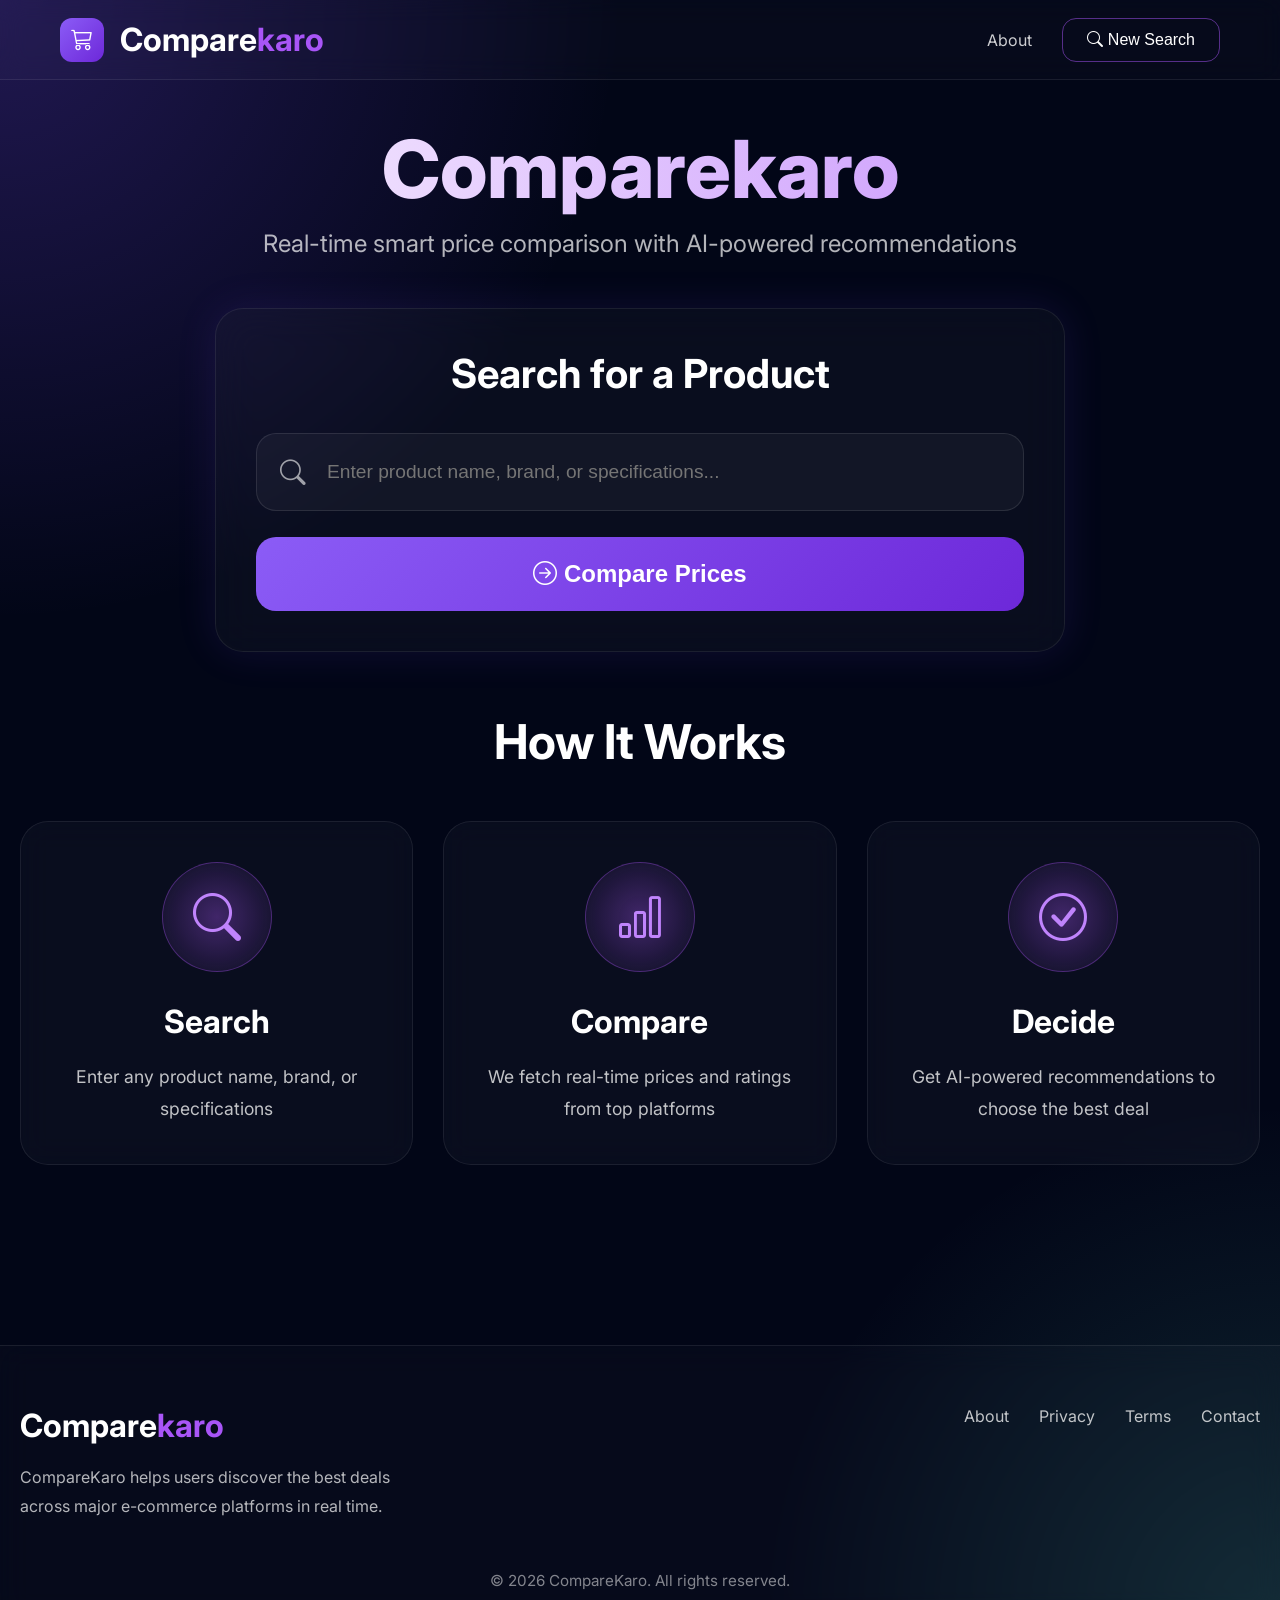
==== commit 7fb61da6: "Enhance frontend UI and improve user experience" ====
--- a/templates/index.html
+++ b/templates/index.html
@@ -6,105 +6,148 @@
     <title>Compare Karo</title>
     <link rel="stylesheet" href="https://cdn.replit.com/agent/bootstrap-agent-dark-theme.min.css">
     <link rel="stylesheet" href="https://cdn.jsdelivr.net/npm/bootstrap-icons@1.11.1/font/bootstrap-icons.css">
-    <link rel="stylesheet" href="\static\css\style.css">
+    <link rel="stylesheet" href="/static/css/style.css">
+    <link rel="stylesheet"
+        href="https://cdn.jsdelivr.net/npm/bootstrap-icons@1.11.3/font/bootstrap-icons.min.css">
 </head>
 
 <body>
 
-    <header class="bg-dark py-3">
-        <div class="container">
-            <div class="d-flex justify-content-center">
-                <div class="text-center">
-                    <h1 class="display-5 fw-bold text-white">Compare karo </h1>
-                    <p class="lead text-white-50">Compare prices between Amazon and Flipkart in real-time</p>
+    <!-- Navbar -->
+    <nav class="navbar-custom">
+        <div class="logo-section">
+            <div class="logo-box">
+                <i class="bi bi-cart3"></i>
+            </div>
+            <h2>Compare<span>karo</span></h2>
+        </div>
+
+        <div class="nav-actions">
+            <a href="#">About</a>
+            <button class="nav-btn">
+                <i class="bi bi-search"></i>
+                New Search
+            </button>
+        </div>
+    </nav>
+
+    
+
+    <main class="hero-section">
+
+        <!-- Hero -->
+        <section class="hero-text">
+            <h1>Comparekaro</h1>
+            <p>
+                Real-time smart price comparison with AI-powered recommendations
+            </p>
+        </section>
+
+        <!-- Search Card -->
+        <section class="search-wrapper">
+            <div class="search-card">
+
+                <h2>Search for a Product</h2>
+
+                <form action="/comparison" method="GET">
+
+                    <div class="search-input-wrapper">
+                        <i class="bi bi-search"></i>
+
+                        <input
+                            type="text"
+                            name="query"
+                            class="search-input"
+                            placeholder="Enter product name, brand, or specifications..."
+                            required
+                        >
+                    </div>
+
+                    <button type="submit" class="compare-btn">
+                        <i class="bi bi-arrow-right-circle"></i>
+                        Compare Prices
+                    </button>
+
+                </form>
+            </div>
+        </section>
+
+        <!-- How It Works -->
+        <section class="how-section">
+
+            <h2>How It Works</h2>
+
+            <div class="feature-grid">
+
+                <div class="feature-card">
+                    <div class="feature-icon">
+                        <i class="bi bi-search"></i>
+                    </div>
+
+                    <h3>Search</h3>
+
+                    <p>
+                        Enter any product name, brand, or specifications
+                    </p>
                 </div>
+
+                <div class="feature-card">
+                    <div class="feature-icon">
+                        <i class="bi bi-bar-chart"></i>
+                    </div>
+
+                    <h3>Compare</h3>
+
+                    <p>
+                        We fetch real-time prices and ratings from top platforms
+                    </p>
+                </div>
+
+                <div class="feature-card">
+                    <div class="feature-icon">
+                        <i class="bi bi-check-circle"></i>
+                    </div>
+
+                    <h3>Decide</h3>
+
+                    <p>
+                        Get AI-powered recommendations to choose the best deal
+                    </p>
+                </div>
+
             </div>
-        </div>
-    </header>
 
-    <main class="py-5">
-        <div class="container">
-            <div class="search-container">
-                <div class="card shadow">
-                    <div class="card-body p-4">
-                        <h2 class="card-title text-center mb-4">Search for a Product</h2>
-                        
-                        <form id="search-form" action="/comparison" method="get">
-                            <div class="mb-3 search-box">
-                                <i class="bi bi-search search-icon"></i>
-                                <input 
-                                    type="text" 
-                                    class="form-control form-control-lg search-input" 
-                                    id="query" 
-                                    name="query" 
-                                    placeholder="Enter product name, brand, or specifications..." 
-                                    required
-                                >
-                            </div>
-                            
-                            <div class="d-grid">
-                                <button type="submit" class="btn btn-primary btn-lg">
-                                    <i class="bi bi-arrow-right-circle me-2"></i>Compare Prices
-                                </button>
-                            </div>
-                        </form>
-                    </div>
-                </div>
-                
-                <div class="mt-5">
-                    <h3 class="text-center mb-4">How It Works</h3>
-                    <div class="row g-4">
-                        <div class="col-md-4">
-                            <div class="card h-100 text-center">
-                                <div class="card-body">
-                                    <div class="fs-1 mb-3 text-primary">
-                                        <i class="bi bi-search"></i>
-                                    </div>
-                                    <h5 class="card-title">Search</h5>
-                                    <p class="card-text">Enter any product name, brand, or specifications you're looking for</p>
-                                </div>
-                            </div>
-                        </div>
-                        <div class="col-md-4">
-                            <div class="card h-100 text-center">
-                                <div class="card-body">
-                                    <div class="fs-1 mb-3 text-primary">
-                                        <i class="bi bi-bar-chart"></i>
-                                    </div>
-                                    <h5 class="card-title">Compare</h5>
-                                    <p class="card-text">We fetch real-time prices and ratings from Amazon and Flipkart</p>
-                                </div>
-                            </div>
-                        </div>
-                        <div class="col-md-4">
-                            <div class="card h-100 text-center">
-                                <div class="card-body">
-                                    <div class="fs-1 mb-3 text-primary">
-                                        <i class="bi bi-check-circle"></i>
-                                    </div>
-                                    <h5 class="card-title">Decide</h5>
-                                    <p class="card-text">Get recommendations on the best platform to buy from</p>
-                                </div>
-                            </div>
-                        </div>
-                    </div>
-                </div>
-            </div>
-        </div>
+        </section>
+
     </main>
 
-    <footer class="bg-dark text-white-50 py-4 mt-5">
-        <div class="container text-center">
-            <p class="mb-0">
-                &copy; 2023 E-commerce Price Comparator
-            </p>
-            <p class="mb-0 small">
-                This tool helps you compare prices between popular e-commerce platforms.
-                We don't store any of your search data.
+    <footer class="footer-section">
+
+    <div class="footer-content">
+
+        <div class="footer-brand">
+            <h2>Compare<span>karo</span></h2>
+
+            <p>
+                CompareKaro helps users discover the best deals
+                across major e-commerce platforms in real time.
             </p>
         </div>
-    </footer>
 
-    <script src="https://cdn.jsdelivr.net/npm/bootstrap@5.3.0/dist/js/bootstrap.bundle.min.js"></script>
+        <div class="footer-links">
+            <a href="#">About</a>
+            <a href="#">Privacy</a>
+            <a href="#">Terms</a>
+            <a href="#">Contact</a>
+        </div>
+
+    </div>
+
+    <div class="footer-bottom">
+        © 2026 CompareKaro. All rights reserved.
+    </div>
+
+</footer>
+
 </body>
 </html>
--- a/static/css/style.css
+++ b/static/css/style.css
@@ -0,0 +1,451 @@
+@import url('https://fonts.googleapis.com/css2?family=Inter:wght@300;400;500;600;700;800;900&display=swap');
+
+* {
+    margin: 0;
+    padding: 0;
+    box-sizing: border-box;
+}
+
+body {
+    font-family: 'Inter', sans-serif;
+    background:
+        radial-gradient(circle at top left, rgba(124,77,255,0.25), transparent 30%),
+        radial-gradient(circle at bottom right, rgba(94,234,212,0.15), transparent 25%),
+        #020617;
+    color: white;
+    min-height: 100vh;
+    overflow-x: hidden;
+}
+
+/* NAVBAR */
+
+.navbar-custom {
+    height: 80px;
+    border-bottom: 1px solid rgba(255,255,255,0.08);
+
+    display: flex;
+    justify-content: space-between;
+    align-items: center;
+
+    padding: 0 60px;
+
+    background: rgba(255,255,255,0.02);
+    backdrop-filter: blur(12px);
+}
+
+.logo-section {
+    display: flex;
+    align-items: center;
+    gap: 16px;
+}
+
+.logo-box {
+    width: 44px;
+    height: 44px;
+
+    border-radius: 12px;
+
+    background: linear-gradient(135deg,#8b5cf6,#6d28d9);
+
+    display: flex;
+    align-items: center;
+    justify-content: center;
+
+    font-size: 22px;
+}
+
+.logo-section h2 {
+    font-size: 2rem;
+    font-weight: 700;
+}
+
+.logo-section span {
+    color: #a855f7;
+}
+
+.nav-actions {
+    display: flex;
+    align-items: center;
+    gap: 30px;
+}
+
+.nav-actions a {
+    color: rgba(255,255,255,0.8);
+    text-decoration: none;
+    font-size: 1rem;
+}
+
+.nav-btn {
+    border: 1px solid rgba(168,85,247,0.5);
+    background: transparent;
+    color: white;
+
+    padding: 12px 24px;
+    border-radius: 14px;
+
+    font-size: 1rem;
+    cursor: pointer;
+
+    transition: 0.3s ease;
+}
+
+.nav-btn:hover {
+    background: rgba(168,85,247,0.15);
+
+    transform: translateY(-2px);
+
+    box-shadow:
+        0 10px 20px rgba(168,85,247,0.2);
+}
+
+/* HERO */
+
+.hero-section {
+    max-width: 1300px;
+    margin: auto;
+
+    padding: 40px 20px 60px;
+}
+
+.hero-text {
+    text-align: center;
+    margin-bottom: 50px;
+}
+
+.hero-text h1 {
+    font-size: 5rem;
+    font-weight: 800;
+
+    background: linear-gradient(90deg,#ffffff,#c084fc);
+
+    -webkit-background-clip: text;
+    -webkit-text-fill-color: transparent;
+}
+
+.hero-text p {
+    margin-top: 12px;
+
+    color: rgba(255,255,255,0.7);
+
+    font-size: 1.5rem;
+}
+
+/* SEARCH CARD */
+
+.search-wrapper {
+    display: flex;
+    justify-content: center;
+}
+
+.search-card {
+    width: 100%;
+    max-width: 850px;
+
+    padding: 40px;
+
+    border-radius: 28px;
+
+    background: rgba(255,255,255,0.03);
+
+    border: 1px solid rgba(255,255,255,0.08);
+
+    backdrop-filter: blur(20px);
+
+    box-shadow:
+        0 0 40px rgba(124,77,255,0.12);
+
+    transition: 0.3s ease;
+}
+
+.search-card:hover {
+    transform: translateY(-6px);
+}
+
+.search-card h2 {
+    text-align: center;
+    font-size: 2.5rem;
+    margin-bottom: 35px;
+}
+
+/* INPUT */
+
+.search-input-wrapper {
+    position: relative;
+}
+
+.search-input-wrapper i {
+    position: absolute;
+    left: 24px;
+    top: 50%;
+
+    transform: translateY(-50%);
+
+    color: rgba(255,255,255,0.6);
+
+    font-size: 1.6rem;
+}
+
+.search-input {
+    width: 100%;
+    height: 78px;
+
+    border-radius: 20px;
+
+    border: 1px solid rgba(255,255,255,0.1);
+
+    background: rgba(255,255,255,0.04);
+
+    padding-left: 70px;
+
+    color: white;
+
+    font-size: 1.2rem;
+
+    outline: none;
+
+    transition: 0.3s ease;
+}
+
+.search-input:focus {
+    border-color: #8b5cf6;
+
+    box-shadow:
+        0 0 0 4px rgba(139,92,246,0.15);
+}
+
+/* BUTTON */
+
+.compare-btn {
+    width: 100%;
+    height: 74px;
+
+    margin-top: 26px;
+
+    border: none;
+    border-radius: 20px;
+
+    background: linear-gradient(135deg,#8b5cf6,#6d28d9);
+
+    color: white;
+
+    font-size: 1.5rem;
+    font-weight: 600;
+
+    cursor: pointer;
+
+    transition: 0.3s ease;
+}
+
+.compare-btn:hover {
+    transform: translateY(-3px);
+
+    box-shadow:
+        0 20px 40px rgba(139,92,246,0.35);
+}
+
+/* HOW IT WORKS */
+
+.how-section {
+    margin-top: 60px;
+}
+
+.how-section h2 {
+    text-align: center;
+    font-size: 3rem;
+    margin-bottom: 50px;
+}
+
+.feature-grid {
+    display: grid;
+
+    grid-template-columns: repeat(3,1fr);
+
+    gap: 30px;
+}
+
+.feature-card {
+    background: rgba(255,255,255,0.03);
+
+    border: 1px solid rgba(255,255,255,0.08);
+
+    border-radius: 28px;
+
+    padding: 40px 30px;
+
+    text-align: center;
+
+    transition: 0.3s ease;
+
+    backdrop-filter: blur(14px);
+}
+
+.feature-card:hover {
+    transform: translateY(-10px);
+
+    box-shadow:
+        0 20px 40px rgba(0,0,0,0.3),
+        0 0 30px rgba(139,92,246,0.18);
+}
+
+.feature-icon {
+    width: 110px;
+    height: 110px;
+
+    border-radius: 50%;
+
+    margin: auto auto 30px;
+
+    display: flex;
+    align-items: center;
+    justify-content: center;
+
+    background:
+        radial-gradient(circle, rgba(168,85,247,0.35), transparent);
+
+    border: 1px solid rgba(168,85,247,0.35);
+
+    font-size: 3rem;
+
+    color: #c084fc;
+}
+
+.feature-card h3 {
+    font-size: 2rem;
+    margin-bottom: 20px;
+}
+
+.feature-card p {
+    color: rgba(255,255,255,0.75);
+
+    line-height: 1.8;
+
+    font-size: 1.1rem;
+}
+
+/* RESPONSIVE */
+
+@media(max-width: 992px) {
+
+    .hero-text h1 {
+        font-size: 4rem;
+    }
+
+    .feature-grid {
+        grid-template-columns: 1fr;
+    }
+
+    .navbar-custom {
+        padding: 0 20px;
+    }
+
+    .search-card {
+        padding: 30px;
+    }
+}
+
+@media(max-width: 768px) {
+
+    .hero-text h1 {
+        font-size: 3rem;
+    }
+
+    .hero-text p {
+        font-size: 1rem;
+    }
+
+    .search-card h2 {
+        font-size: 2rem;
+    }
+
+    .search-input {
+        height: 65px;
+    }
+
+    .compare-btn {
+        height: 65px;
+        font-size: 1.2rem;
+    }
+
+    .navbar-custom {
+        flex-direction: column;
+        height: auto;
+        padding: 20px;
+        gap: 20px;
+    }
+}
+
+/* FOOTER */
+
+.footer-section {
+    margin-top: 120px;
+
+    border-top: 1px solid rgba(255,255,255,0.08);
+
+    background: rgba(255,255,255,0.02);
+
+    backdrop-filter: blur(14px);
+
+    padding: 60px 20px 30px;
+}
+
+.footer-content {
+    max-width: 1300px;
+
+    margin: auto;
+
+    display: flex;
+    justify-content: space-between;
+    align-items: flex-start;
+
+    gap: 40px;
+
+    flex-wrap: wrap;
+}
+
+.footer-brand h2 {
+    font-size: 2rem;
+    font-weight: 700;
+}
+
+.footer-brand span {
+    color: #a855f7;
+}
+
+.footer-brand p {
+    margin-top: 18px;
+
+    color: rgba(255,255,255,0.7);
+
+    line-height: 1.8;
+
+    max-width: 420px;
+}
+
+.footer-links {
+    display: flex;
+    gap: 30px;
+
+    flex-wrap: wrap;
+}
+
+.footer-links a {
+    color: rgba(255,255,255,0.75);
+
+    text-decoration: none;
+
+    transition: 0.3s ease;
+}
+
+.footer-links a:hover {
+    color: #c084fc;
+}
+
+.footer-bottom {
+    margin-top: 50px;
+
+    text-align: center;
+
+    color: rgba(255,255,255,0.5);
+
+    font-size: 0.95rem;
+}
